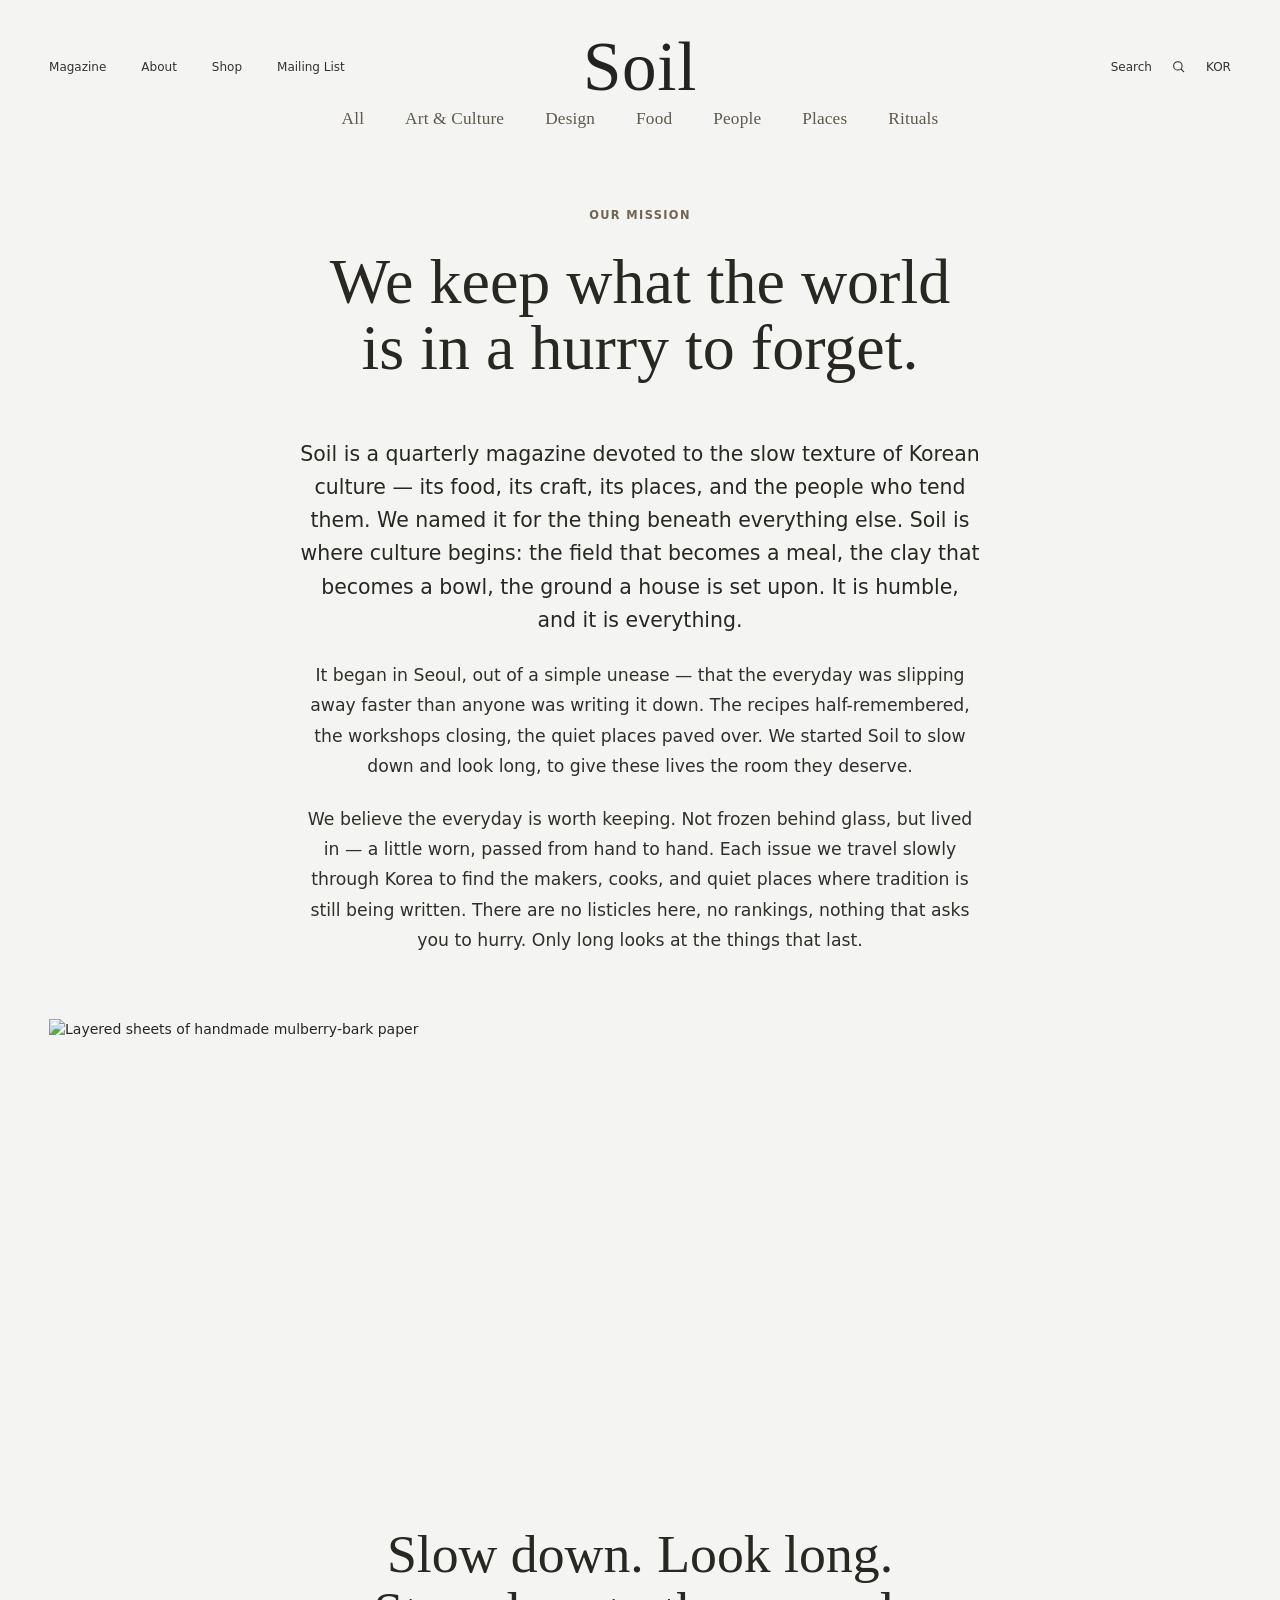
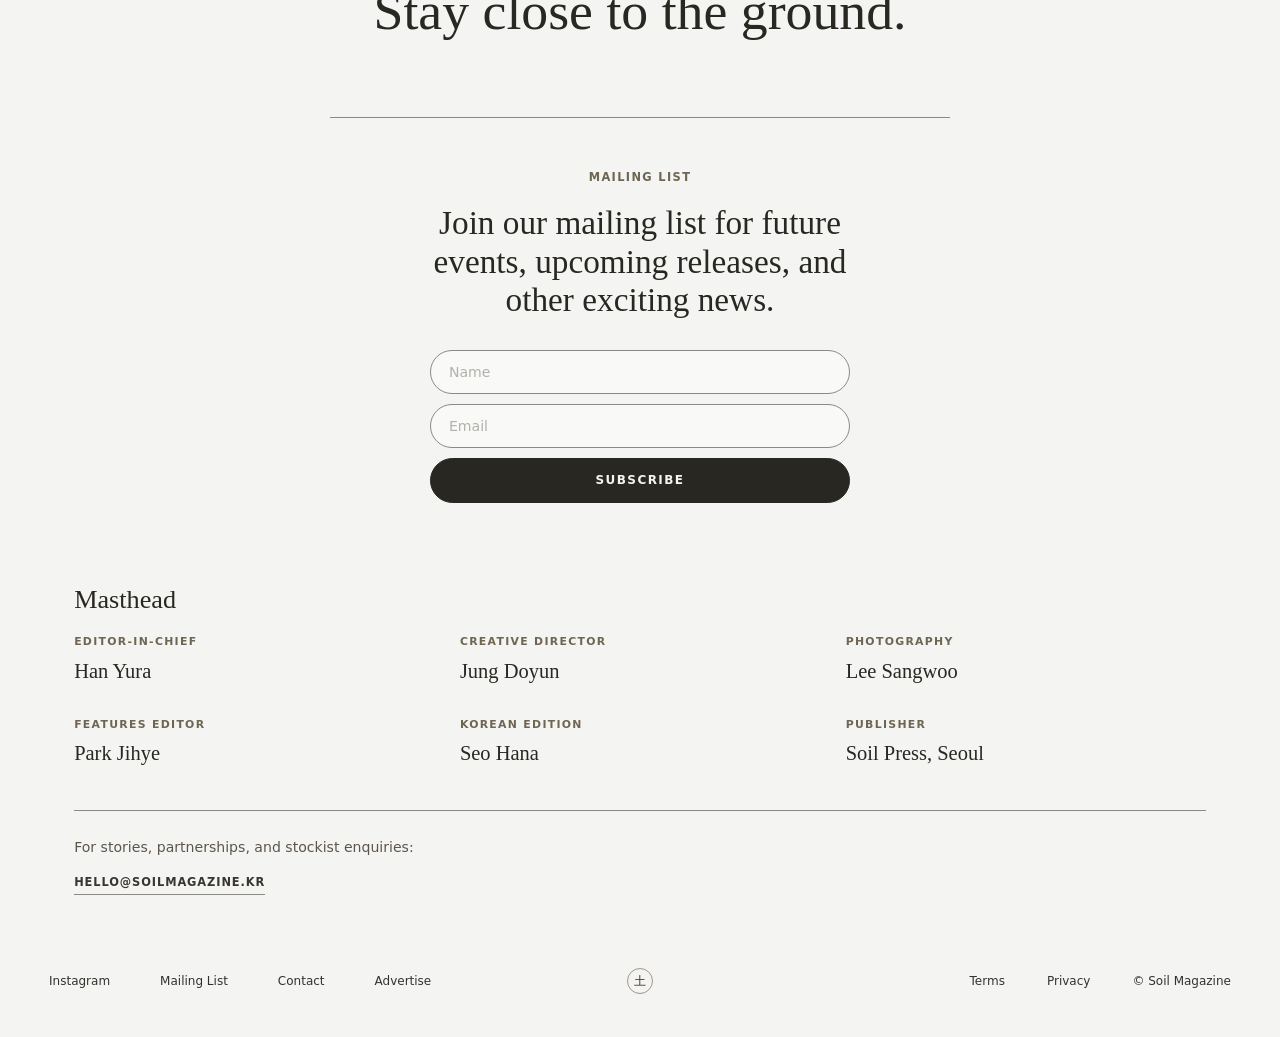
==== about.html @ bf49d241 "Add files via upload" ====
<!doctype html>
<html lang="en">
  <head>
    <meta charset="utf-8">
    <meta name="viewport" content="width=device-width, initial-scale=1">
    <title>About — Soil Magazine</title>
    <meta name="description" content="Soil is a quarterly magazine about the slow texture of Korean culture — its food, craft, places, and the people who tend them.">
    <link rel="stylesheet" href="styles.css">
  </head>
  <body>
    <header class="site-header" aria-label="Site header">
      <div class="topbar">
        <nav class="primary-links" aria-label="Primary navigation">
          <a href="index.html">Magazine</a>
          <a class="is-active" href="about.html">About</a>
          <a href="#">Shop</a>
          <a href="about.html#mailing-list">Mailing List</a>
        </nav>

        <a class="brand" href="index.html" aria-label="Soil home">
          <span class="brand-mark">Soil</span>
        </a>

        <nav class="utility-links" aria-label="Utility navigation">
          <a href="#">Search</a>
          <button class="icon-button" type="button" aria-label="Search">
            <svg aria-hidden="true" viewBox="0 0 24 24">
              <circle cx="11" cy="11" r="6.75"></circle>
              <path d="m16.2 16.2 4.3 4.3"></path>
            </svg>
          </button>
          <a href="#">KOR</a>
        </nav>
      </div>

      <nav class="category-nav" aria-label="Magazine categories">
        <a href="index.html">All</a>
        <a href="category.html">Art &amp; Culture</a>
        <a href="category.html">Design</a>
        <a href="category.html">Food</a>
        <a href="category.html">People</a>
        <a href="category.html">Places</a>
        <a href="category.html">Rituals</a>
      </nav>
    </header>

    <main class="mission">
      <header class="mission-hero shell">
        <p class="eyebrow">Our Mission</p>
        <h1 class="mission-statement">We keep what the world<br>is in a hurry to forget.</h1>
      </header>

      <div class="mission-copy shell">
        <p class="mission-lede">
          Soil is a quarterly magazine devoted to the slow texture of Korean
          culture — its food, its craft, its places, and the people who tend
          them. We named it for the thing beneath everything else. Soil is
          where culture begins: the field that becomes a meal, the clay that
          becomes a bowl, the ground a house is set upon. It is humble, and it
          is everything.
        </p>
        <p>
          It began in Seoul, out of a simple unease — that the everyday was
          slipping away faster than anyone was writing it down. The recipes
          half-remembered, the workshops closing, the quiet places paved over.
          We started Soil to slow down and look long, to give these lives the
          room they deserve.
        </p>
        <p>
          We believe the everyday is worth keeping. Not frozen behind glass,
          but lived in — a little worn, passed from hand to hand. Each issue we
          travel slowly through Korea to find the makers, cooks, and quiet
          places where tradition is still being written. There are no
          listicles here, no rankings, nothing that asks you to hurry. Only
          long looks at the things that last.
        </p>
      </div>

      <figure class="mission-image shell">
        <img src="assets/ritual-paper.jpg" alt="Layered sheets of handmade mulberry-bark paper" width="1036" height="430">
      </figure>

      <section class="mission-closing shell" aria-label="Our invitation">
        <p class="closing-statement">Slow down. Look long.<br>Stay close to the ground.</p>
      </section>

      <section class="signup shell" id="mailing-list" aria-labelledby="signup-title">
        <p class="eyebrow">Mailing List</p>
        <h2 id="signup-title" class="signup-title">Join our mailing list for future events, upcoming releases, and other exciting news.</h2>
        <form class="signup-form mailing-form" action="#" method="post" novalidate>
          <label class="visually-hidden" for="ml-name">Name</label>
          <input id="ml-name" name="name" type="text" placeholder="Name" autocomplete="name" required>
          <label class="visually-hidden" for="ml-email">Email</label>
          <input id="ml-email" name="email" type="email" placeholder="Email" autocomplete="email" required>
          <button type="submit">Subscribe</button>
        </form>
      </section>

      <section class="masthead-section shell inset" aria-labelledby="masthead-title">
        <div class="section-heading">
          <h2 id="masthead-title">Masthead</h2>
        </div>
        <div class="masthead">
          <div class="masthead-item">
            <p class="role">Editor-in-Chief</p>
            <p class="name">Han Yura</p>
          </div>
          <div class="masthead-item">
            <p class="role">Creative Director</p>
            <p class="name">Jung Doyun</p>
          </div>
          <div class="masthead-item">
            <p class="role">Photography</p>
            <p class="name">Lee Sangwoo</p>
          </div>
          <div class="masthead-item">
            <p class="role">Features Editor</p>
            <p class="name">Park Jihye</p>
          </div>
          <div class="masthead-item">
            <p class="role">Korean Edition</p>
            <p class="name">Seo Hana</p>
          </div>
          <div class="masthead-item">
            <p class="role">Publisher</p>
            <p class="name">Soil Press, Seoul</p>
          </div>
        </div>

        <div class="about-contact">
          <p>For stories, partnerships, and stockist enquiries:</p>
          <a class="text-link" href="mailto:hello@soilmagazine.kr">hello@soilmagazine.kr</a>
        </div>
      </section>
    </main>

    <footer class="site-footer shell" aria-label="Site footer">
      <nav aria-label="Social and contact links">
        <a href="#">Instagram</a>
        <a href="about.html#mailing-list">Mailing List</a>
        <a href="#">Contact</a>
        <a href="#">Advertise</a>
      </nav>
      <a class="seal" href="index.html" aria-label="Soil Magazine home">土</a>
      <nav aria-label="Legal links">
        <a href="#">Terms</a>
        <a href="#">Privacy</a>
        <span>&copy; Soil Magazine</span>
      </nav>
    </footer>
  </body>
</html>
---- styles.css ----
:root {
  --paper: #f4f4f2;
  --ink: #282722;
  --muted: #776f64;
  --faint: #b3b1ab;
  --line: #8c8a84;
  --shadow: rgba(30, 30, 28, 0.07);
  --edge: clamp(24px, 3.832vw, 78px);
  --inset: clamp(16px, 1.96vw, 40px);
  --sans: "Avenir Next", "Avenir", "Nunito Sans", -apple-system, "Segoe UI", system-ui, Helvetica, Arial, sans-serif;
  --serif: "Bodoni 72", Didot, Georgia, serif;
}

* {
  box-sizing: border-box;
}

html {
  min-width: 320px;
  background: var(--paper);
}

body {
  margin: 0;
  color: var(--ink);
  background: var(--paper);
  font-family: var(--sans);
  font-size: 14px;
  line-height: 1.5;
  -webkit-font-smoothing: antialiased;
}

a {
  color: inherit;
  text-decoration: none;
}

button {
  font: inherit;
}

img {
  display: block;
  max-width: 100%;
}

.shell {
  width: calc(100% - (var(--edge) * 2));
  margin-inline: auto;
}

.site-header {
  padding: clamp(24px, 2.6vw, 38px) var(--edge) 0;
}

.topbar {
  display: grid;
  grid-template-columns: minmax(220px, 1fr) auto minmax(220px, 1fr);
  align-items: center;
  min-height: clamp(60px, 5.2vw, 82px);
}

.primary-links,
.utility-links,
.category-nav,
.site-footer nav {
  display: flex;
  align-items: center;
}

.primary-links {
  gap: 35px;
}

.primary-links a,
.utility-links a,
.site-footer a,
.site-footer span {
  color: #34322e;
  font-size: 12px;
}

.utility-links {
  justify-content: flex-end;
  gap: 18px;
}

.icon-button {
  display: inline-grid;
  width: 18px;
  height: 18px;
  place-items: center;
  padding: 0;
  color: var(--ink);
  background: transparent;
  border: 0;
  cursor: pointer;
}

.icon-button svg {
  width: 15px;
  height: 15px;
  fill: none;
  stroke: currentColor;
  stroke-linecap: round;
  stroke-width: 1.65;
}

.brand {
  display: flex;
  flex-direction: column;
  align-items: center;
  color: #24231f;
  text-align: center;
}

.brand-mark {
  font-family: "Bodoni 72", Didot, "Bodoni 72 Smallcaps", Georgia, serif;
  font-size: clamp(54px, 5.4vw, 84px);
  font-weight: 400;
  letter-spacing: 0.01em;
  line-height: 0.8;
}

.eyebrow,
.story-meta,
.text-link,
.view-all {
  text-transform: uppercase;
}

.category-nav {
  justify-content: center;
  gap: clamp(20px, 3.2vw, 52px);
  min-height: clamp(34px, 3.386vw, 50px);
  color: #5f584f;
  font-family: var(--serif);
  font-size: clamp(15px, 1.35vw, 21px);
  font-weight: 400;
  letter-spacing: 0.01em;
  white-space: nowrap;
}

.category-nav span {
  margin-left: 9px;
  color: #746b5a;
  font-family: "Apple SD Gothic Neo", "Noto Serif KR", serif;
  font-weight: 500;
  letter-spacing: 0;
  text-transform: none;
}

.category-nav a {
  position: relative;
  display: inline-flex;
  align-items: baseline;
  height: clamp(26px, 2.4vw, 32px);
}

.category-nav a::after {
  position: absolute;
  right: 0;
  bottom: 0;
  left: 0;
  height: 1px;
  background: var(--line);
  transform: scaleX(0);
  transform-origin: left;
  transition: transform 0.35s ease;
  content: "";
}

.category-nav a:hover::after,
.category-nav a:focus-visible::after,
.category-nav .is-active::after {
  transform: scaleX(1);
}

.hero {
  display: grid;
  grid-template-columns: 45.85% 54.15%;
  aspect-ratio: 1036 / 436;
  margin-top: clamp(8px, 0.98vw, 16px);
  background: #eae9e6;
  box-shadow: 0 12px 35px var(--shadow);
  overflow: hidden;
}

.hero-copy {
  display: flex;
  flex-direction: column;
  align-items: flex-start;
  justify-content: center;
  min-width: 0;
  padding: clamp(28px, 3.476vw, 50px) 17% clamp(8px, 0.98vw, 16px) 31%;
  background: #f0efec;
}

.eyebrow {
  margin: 0 0 clamp(11px, 1.248vw, 19px);
  color: #6f6553;
  font-size: clamp(9px, 0.891vw, 13px);
  font-weight: 700;
  letter-spacing: 0.12em;
}

.hero h1,
.ritual-copy h2 {
  margin: 0;
  font-family: "Bodoni 72", Didot, Georgia, serif;
  font-weight: 400;
  letter-spacing: 0;
}

.hero h1 {
  font-size: clamp(42px, 4.1vw, 68px);
  line-height: 0.98;
}

.hero-summary {
  width: min(100%, clamp(228px, 21.925vw, 330px));
  margin: clamp(18px, 1.961vw, 30px) 0 clamp(18px, 1.872vw, 28px);
  font-size: clamp(12px, 1.158vw, 17px);
  line-height: 1.45;
}

.text-link,
.view-all {
  display: inline-flex;
  align-items: center;
  width: fit-content;
  color: #393630;
  font-size: clamp(9px, 0.891vw, 13px);
  font-weight: 700;
  letter-spacing: 0.08em;
  line-height: 1;
  padding-bottom: clamp(4px, 0.446vw, 7px);
  border-bottom: 1px solid var(--line);
}

.hero-media {
  position: relative;
  min-width: 0;
  overflow: hidden;
}

.hero-media img {
  width: 100%;
  height: 100%;
  object-fit: cover;
}

.hero-link {
  display: block;
  height: 100%;
  overflow: hidden;
}

.slider-dots {
  position: absolute;
  right: clamp(26px, 3.565vw, 56px);
  bottom: clamp(18px, 2.228vw, 34px);
  display: flex;
  gap: clamp(7px, 0.891vw, 13px);
}

.slider-dots span {
  width: clamp(6px, 0.624vw, 10px);
  height: clamp(6px, 0.624vw, 10px);
  border: 1px solid rgba(255, 255, 255, 0.86);
  border-radius: 999px;
}

.slider-dots .is-current {
  background: #fff;
}

.inset {
  padding-inline: var(--inset);
}

.editors {
  margin-top: clamp(22px, 2.406vw, 38px);
}

.section-heading {
  display: flex;
  align-items: baseline;
  justify-content: space-between;
  gap: clamp(18px, 2.139vw, 34px);
  margin-bottom: clamp(11px, 1.159vw, 18px);
}

.section-heading h2 {
  margin: 0;
  font-family: "Bodoni 72", Didot, Georgia, serif;
  font-size: clamp(22px, 2.05vw, 34px);
  font-weight: 400;
  letter-spacing: 0;
}

.section-heading h2 span {
  margin-left: 13px;
  color: #9a9185;
  font-family: "Apple SD Gothic Neo", "Noto Serif KR", serif;
  font-size: clamp(9px, 0.891vw, 13px);
}

.view-all {
  gap: clamp(11px, 1.248vw, 19px);
  border-bottom: 0;
  padding-bottom: 0;
}

.view-all span {
  position: relative;
  display: inline-block;
  width: clamp(28px, 2.763vw, 43px);
  height: 1px;
  background: var(--ink);
}

.view-all span::after {
  position: absolute;
  top: -4px;
  right: 0;
  width: 8px;
  height: 8px;
  border-top: 1px solid var(--ink);
  border-right: 1px solid var(--ink);
  transform: rotate(45deg);
  content: "";
}

.story-grid {
  display: grid;
  grid-template-columns: repeat(4, minmax(0, 1fr));
  gap: clamp(14px, 1.426vw, 24px);
}

.story-card {
  min-width: 0;
}

.story-card img {
  width: 100%;
  aspect-ratio: 236 / 238;
  object-fit: cover;
}

.story-meta {
  margin: clamp(9px, 0.891vw, 14px) 0 clamp(4px, 0.446vw, 7px);
  color: #756c60;
  font-size: clamp(8px, 0.802vw, 12px);
  font-weight: 700;
  letter-spacing: 0.11em;
}

.story-card h3 {
  margin: 0 0 6px;
  font-family: "Bodoni 72", Didot, Georgia, serif;
  font-size: clamp(17px, 1.604vw, 25px);
  font-weight: 400;
  letter-spacing: 0;
  line-height: 1.15;
}

.story-card p:not(.story-meta) {
  width: min(100%, clamp(190px, 19.43vw, 300px));
  min-height: clamp(34px, 3.386vw, 48px);
  margin: 0 0 9px;
  color: #5c554c;
  font-size: clamp(12px, 1.158vw, 17px);
  line-height: 1.25;
}

.story-card .text-link {
  font-size: clamp(8px, 0.802vw, 12px);
}

.rituals {
  display: grid;
  grid-template-columns: 28.2% 23.5% 23.5% 24.8%;
  aspect-ratio: 1036 / 196;
  margin-top: clamp(28px, 3.03vw, 48px);
  overflow: hidden;
  background: #eae9e6;
}

.ritual-copy {
  display: flex;
  flex-direction: column;
  justify-content: center;
  align-items: flex-start;
  min-width: 0;
  padding: clamp(19px, 2.05vw, 33px) 16% clamp(19px, 2.05vw, 33px) 24.6%;
  background: #f0efec;
}

.ritual-copy .eyebrow {
  margin-bottom: clamp(8px, 0.802vw, 13px);
}

.ritual-copy .eyebrow span {
  margin-left: 10px;
  font-family: "Apple SD Gothic Neo", "Noto Serif KR", serif;
  letter-spacing: 0;
  text-transform: none;
}

.ritual-copy h2 {
  font-size: clamp(28px, 2.674vw, 43px);
  line-height: 1;
}

.ritual-copy p:not(.eyebrow) {
  margin: clamp(10px, 1.159vw, 18px) 0 clamp(10px, 1.069vw, 16px);
  font-size: clamp(11px, 1.069vw, 16px);
  line-height: 1.35;
}

.ritual-copy .text-link {
  font-size: clamp(8px, 0.802vw, 12px);
}

.rituals img {
  width: 100%;
  height: 100%;
  object-fit: cover;
}

.site-footer {
  display: grid;
  grid-template-columns: 1fr auto 1fr;
  align-items: center;
  gap: clamp(22px, 2.495vw, 40px);
  min-height: clamp(86px, 8.734vw, 130px);
  color: #5d554c;
}

.site-footer nav {
  gap: clamp(22px, 4.5vw, 50px);
}

.site-footer nav:last-child {
  justify-content: flex-end;
  gap: clamp(22px, 3.7vw, 42px);
}

.seal {
  display: grid;
  width: 26px;
  height: 26px;
  place-items: center;
  color: #706556;
  border: 1px solid #a29584;
  border-radius: 50%;
  font-family: "Apple SD Gothic Neo", "Noto Serif KR", serif;
  font-size: 14px;
  line-height: 1;
}

/* Article page */
.article {
  padding-bottom: clamp(20px, 2.4vw, 40px);
}

.article-hero {
  max-width: 720px;
  margin-top: clamp(16px, 2vw, 34px);
  text-align: center;
}

.article-hero .eyebrow {
  margin-bottom: clamp(13px, 1.5vw, 21px);
}

.article-hero .eyebrow span {
  margin-left: 6px;
  font-family: "Apple SD Gothic Neo", "Noto Serif KR", serif;
  letter-spacing: 0;
  text-transform: none;
}

.article-title {
  margin: 0;
  font-family: "Bodoni 72", Didot, Georgia, serif;
  font-weight: 400;
  font-size: clamp(40px, 5.2vw, 78px);
  letter-spacing: 0;
  line-height: 1.02;
}

.standfirst {
  max-width: 600px;
  margin: clamp(18px, 2vw, 28px) auto clamp(20px, 2.2vw, 30px);
  color: #4d473e;
  font-size: clamp(16px, 1.5vw, 21px);
  line-height: 1.55;
}

.byline {
  display: flex;
  flex-wrap: wrap;
  justify-content: center;
  gap: 7px clamp(16px, 2vw, 30px);
  color: #6f6553;
  font-size: clamp(10px, 0.95vw, 12px);
  letter-spacing: 0.08em;
  text-transform: uppercase;
}

.byline b {
  color: var(--ink);
  font-weight: 700;
}

.article-lead {
  margin-top: clamp(26px, 3vw, 48px);
}

.article-lead img {
  width: 100%;
  aspect-ratio: 1036 / 540;
  object-fit: cover;
}

figcaption {
  margin-top: clamp(8px, 0.9vw, 12px);
  color: #837a6c;
  font-size: clamp(10px, 0.95vw, 12px);
  letter-spacing: 0.04em;
}

.article-lead figcaption {
  text-align: center;
}

.article-body {
  max-width: 660px;
  margin-top: clamp(28px, 3.2vw, 52px);
  color: #322f29;
  font-size: clamp(15px, 1.15vw, 18px);
  line-height: 1.75;
}

.article-body p {
  margin: 0 0 clamp(16px, 1.4vw, 22px);
}

.article-body h2 {
  margin: clamp(30px, 3vw, 48px) 0 clamp(10px, 1vw, 16px);
  font-family: "Bodoni 72", Didot, Georgia, serif;
  font-weight: 400;
  font-size: clamp(24px, 2.1vw, 32px);
  letter-spacing: 0;
  line-height: 1.18;
}

.article-body .lede::first-letter {
  float: left;
  margin: 0.04em 0.09em -0.06em 0;
  color: var(--ink);
  font-family: "Bodoni 72", Didot, Georgia, serif;
  font-size: 3.6em;
  line-height: 0.72;
}

.pullquote {
  margin: clamp(30px, 3.2vw, 50px) 0;
  padding: clamp(18px, 2vw, 28px) 0;
  border-top: 1px solid var(--line);
  border-bottom: 1px solid var(--line);
  text-align: center;
}

.pullquote p {
  margin: 0 0 13px;
  color: var(--ink);
  font-family: "Bodoni 72", Didot, Georgia, serif;
  font-size: clamp(22px, 2.4vw, 34px);
  line-height: 1.28;
}

.pullquote cite {
  color: #6f6553;
  font-size: clamp(10px, 0.95vw, 12px);
  font-style: normal;
  letter-spacing: 0.1em;
  text-transform: uppercase;
}

.article-figure {
  margin: clamp(26px, 2.8vw, 42px) 0;
}

.article-figure img {
  width: 100%;
  aspect-ratio: 1036 / 582;
  object-fit: cover;
}

.article-foot {
  max-width: 660px;
  margin-top: clamp(30px, 3.2vw, 50px);
  padding-top: clamp(20px, 2vw, 30px);
  border-top: 1px solid var(--line);
}

.tags {
  display: flex;
  flex-wrap: wrap;
  gap: 10px;
  margin: 0 0 clamp(22px, 2.4vw, 34px);
  padding: 0;
  list-style: none;
}

.tags a {
  display: inline-block;
  padding: 6px 15px;
  color: #6f6553;
  font-size: clamp(10px, 0.95vw, 12px);
  letter-spacing: 0.08em;
  text-transform: uppercase;
  border: 1px solid var(--faint);
  border-radius: 999px;
  transition: color 0.25s ease, border-color 0.25s ease;
}

.tags a:hover {
  color: var(--ink);
  border-color: var(--ink);
}

.author-bio .author-name {
  margin: 0 0 4px;
  font-family: "Bodoni 72", Didot, Georgia, serif;
  font-size: clamp(17px, 1.5vw, 21px);
}

.author-bio p:not(.author-name) {
  margin: 0;
  color: #5c554c;
  font-size: clamp(13px, 1.1vw, 15px);
  line-height: 1.55;
}

.read-next {
  margin-top: clamp(40px, 4.4vw, 72px);
}

.read-next .story-grid {
  grid-template-columns: repeat(3, minmax(0, 1fr));
}

/* Category page */
.category-head {
  display: grid;
  grid-template-columns: 1fr auto;
  align-items: end;
  gap: clamp(14px, 2vw, 40px);
  margin-top: clamp(18px, 2.2vw, 38px);
  padding-bottom: clamp(16px, 1.8vw, 28px);
  border-bottom: 1px solid var(--line);
}

.category-head h1 {
  margin: 0;
  font-family: "Bodoni 72", Didot, Georgia, serif;
  font-weight: 400;
  font-size: clamp(40px, 5vw, 76px);
  letter-spacing: 0;
  line-height: 0.98;
}

.category-head h1 span {
  margin-left: 12px;
  color: #746b5a;
  font-family: "Apple SD Gothic Neo", "Noto Serif KR", serif;
  font-size: clamp(15px, 1.4vw, 22px);
  font-weight: 500;
}

.category-intro {
  max-width: 360px;
  margin: 0;
  color: #5c554c;
  font-size: clamp(13px, 1.15vw, 16px);
  line-height: 1.5;
}

.feature-lead {
  display: grid;
  grid-template-columns: 1.3fr 1fr;
  align-items: center;
  gap: clamp(20px, 3vw, 56px);
  margin-top: clamp(26px, 3vw, 50px);
}

.feature-media {
  display: block;
  overflow: hidden;
}

.feature-media img {
  width: 100%;
  aspect-ratio: 3 / 2;
  object-fit: cover;
  transition: transform 0.6s cubic-bezier(0.2, 0.6, 0.2, 1);
}

.feature-copy h2 {
  margin: clamp(6px, 0.8vw, 12px) 0 clamp(10px, 1vw, 16px);
  font-family: "Bodoni 72", Didot, Georgia, serif;
  font-weight: 400;
  font-size: clamp(28px, 3.2vw, 50px);
  letter-spacing: 0;
  line-height: 1.04;
}

.feature-copy h2 a {
  transition: color 0.25s ease;
}

.feature-copy:hover h2 a {
  color: #000;
}

.feature-copy p:not(.story-meta) {
  max-width: 380px;
  margin: 0 0 clamp(14px, 1.4vw, 20px);
  color: #5c554c;
  font-size: clamp(14px, 1.2vw, 18px);
  line-height: 1.5;
}

.category-list {
  margin-top: clamp(34px, 3.8vw, 64px);
}

.load-more-wrap {
  display: flex;
  justify-content: center;
  margin-top: clamp(30px, 3.4vw, 54px);
}

.load-more {
  padding: clamp(11px, 1vw, 15px) clamp(26px, 2.6vw, 40px);
  color: var(--ink);
  font-weight: 700;
  font-size: clamp(10px, 0.95vw, 12px);
  letter-spacing: 0.12em;
  text-transform: uppercase;
  background: transparent;
  border: 1px solid var(--line);
  border-radius: 999px;
  cursor: pointer;
  transition: color 0.25s ease, background-color 0.25s ease, border-color 0.25s ease;
}

.load-more span {
  margin-left: 8px;
  color: #837a6c;
  font-family: "Apple SD Gothic Neo", "Noto Serif KR", serif;
  font-weight: 500;
  letter-spacing: 0;
  text-transform: none;
}

.load-more:hover {
  color: var(--paper);
  background: var(--ink);
  border-color: var(--ink);
}

.load-more:hover span {
  color: rgba(248, 245, 239, 0.7);
}

/* About page */
.about-cover {
  margin: clamp(26px, 3vw, 48px) 0 0;
}

.about-cover img {
  width: 100%;
  aspect-ratio: 1036 / 430;
  object-fit: cover;
}

.about-body {
  margin-top: clamp(30px, 3.4vw, 56px);
}

.about-body .lede span[lang="ko"] {
  font-family: "Apple SD Gothic Neo", "Noto Serif KR", serif;
}

.about-cover-list {
  margin-top: clamp(40px, 4.4vw, 72px);
}

.cover-list {
  display: grid;
  grid-template-columns: repeat(3, 1fr);
  margin: 0;
  padding: 0;
  list-style: none;
  border-top: 1px solid var(--line);
  border-left: 1px solid var(--line);
}

.cover-list li {
  display: flex;
  align-items: baseline;
  justify-content: space-between;
  gap: 12px;
  padding: clamp(16px, 1.8vw, 26px) clamp(16px, 1.6vw, 24px);
  border-right: 1px solid var(--line);
  border-bottom: 1px solid var(--line);
}

.cover-en {
  font-family: "Bodoni 72", Didot, Georgia, serif;
  font-size: clamp(18px, 1.7vw, 26px);
}

.cover-ko {
  color: #837a6c;
  font-family: "Apple SD Gothic Neo", "Noto Serif KR", serif;
  font-size: clamp(12px, 1.1vw, 15px);
}

.masthead-section {
  margin-top: clamp(40px, 4.4vw, 72px);
}

.masthead {
  display: grid;
  grid-template-columns: repeat(3, 1fr);
  gap: clamp(20px, 2.4vw, 38px) clamp(20px, 2vw, 40px);
}

.masthead-item .role {
  margin: 0 0 5px;
  color: #6f6553;
  font-size: clamp(9px, 0.85vw, 11px);
  font-weight: 700;
  letter-spacing: 0.12em;
  text-transform: uppercase;
}

.masthead-item .name {
  margin: 0;
  font-family: "Bodoni 72", Didot, Georgia, serif;
  font-size: clamp(18px, 1.6vw, 24px);
}

.about-contact {
  margin-top: clamp(30px, 3.2vw, 50px);
  padding-top: clamp(20px, 2vw, 30px);
  border-top: 1px solid var(--line);
}

.about-contact p {
  margin: 0 0 13px;
  color: #5c554c;
  font-size: clamp(13px, 1.1vw, 15px);
}

/* About — mission layout */
.mission {
  padding-bottom: clamp(20px, 2.4vw, 40px);
}

.mission-hero {
  max-width: 880px;
  margin-top: clamp(34px, 5vw, 90px);
  text-align: center;
}

.mission-hero .eyebrow {
  margin-bottom: clamp(16px, 1.9vw, 28px);
}

.mission-hero .eyebrow span {
  margin-left: 6px;
  font-family: "Apple SD Gothic Neo", "Noto Serif KR", serif;
  letter-spacing: 0;
  text-transform: none;
}

.mission-statement {
  margin: 0;
  font-family: "Bodoni 72", Didot, Georgia, serif;
  font-weight: 400;
  font-size: clamp(34px, 5vw, 76px);
  letter-spacing: 0;
  line-height: 1.04;
}

.mission-copy {
  max-width: 680px;
  margin-top: clamp(34px, 4.4vw, 72px);
  color: #322f29;
  font-size: clamp(16px, 1.35vw, 21px);
  line-height: 1.75;
  text-align: center;
}

.mission-copy p {
  margin: 0 0 clamp(20px, 1.8vw, 30px);
}

.mission-copy p:last-child {
  margin-bottom: 0;
}

.mission-lede {
  color: var(--ink);
  font-size: clamp(18px, 1.6vw, 25px);
  line-height: 1.62;
}

.mission-lede span[lang="ko"] {
  font-family: "Apple SD Gothic Neo", "Noto Serif KR", serif;
}

.mission-image {
  margin: clamp(44px, 5vw, 88px) auto 0;
}

.mission-image img {
  width: 100%;
  aspect-ratio: 1036 / 430;
  object-fit: cover;
}

.mission-closing {
  max-width: 880px;
  margin: clamp(48px, 6vw, 104px) auto;
  text-align: center;
}

.closing-statement {
  margin: 0;
  font-family: "Bodoni 72", Didot, Georgia, serif;
  font-weight: 400;
  font-size: clamp(30px, 4.2vw, 64px);
  letter-spacing: 0;
  line-height: 1.06;
}

.signup {
  max-width: 620px;
  margin: clamp(48px, 6vw, 104px) auto;
  padding-top: clamp(34px, 4vw, 64px);
  border-top: 1px solid var(--line);
  text-align: center;
}

.signup .eyebrow {
  margin-bottom: clamp(12px, 1.4vw, 20px);
}

.signup .eyebrow span {
  margin-left: 6px;
  font-family: "Apple SD Gothic Neo", "Noto Serif KR", serif;
  letter-spacing: 0;
  text-transform: none;
}

.signup-title {
  margin: 0 auto clamp(22px, 2.4vw, 34px);
  max-width: 460px;
  font-family: "Bodoni 72", Didot, Georgia, serif;
  font-weight: 400;
  font-size: clamp(24px, 2.6vw, 38px);
  letter-spacing: 0;
  line-height: 1.16;
}

.signup-form {
  display: flex;
  gap: 10px;
  max-width: 420px;
  margin: 0 auto;
}

.signup-form.mailing-form {
  flex-direction: column;
  align-items: stretch;
}

.signup-form input {
  flex: 1 1 auto;
  min-width: 0;
  padding: clamp(11px, 1vw, 15px) clamp(14px, 1.4vw, 20px);
  color: var(--ink);
  font-family: var(--sans);
  font-size: clamp(13px, 1.1vw, 15px);
  background: rgba(255, 255, 255, 0.5);
  border: 1px solid var(--line);
  border-radius: 999px;
}

.signup-form input::placeholder {
  color: var(--faint);
}

.signup-form input:focus-visible {
  outline: none;
  border-color: var(--ink);
}

.signup-form button {
  flex: 0 0 auto;
  padding: clamp(11px, 1vw, 15px) clamp(22px, 2.4vw, 34px);
  color: var(--paper);
  font-weight: 700;
  font-size: clamp(10px, 0.95vw, 12px);
  letter-spacing: 0.12em;
  text-transform: uppercase;
  background: var(--ink);
  border: 1px solid var(--ink);
  border-radius: 999px;
  cursor: pointer;
  transition: color 0.25s ease, background-color 0.25s ease;
}

.signup-form button:hover {
  color: var(--ink);
  background: transparent;
}

.signup-note {
  margin: clamp(14px, 1.4vw, 20px) 0 0;
  color: #837a6c;
  font-size: clamp(11px, 1vw, 13px);
}

.visually-hidden {
  position: absolute;
  width: 1px;
  height: 1px;
  margin: -1px;
  padding: 0;
  overflow: hidden;
  clip: rect(0 0 0 0);
  white-space: nowrap;
  border: 0;
}

@media (max-width: 560px) {
  .signup-form {
    flex-direction: column;
    align-items: stretch;
  }
}

/* Interaction & motion */
:focus-visible {
  outline: 2px solid var(--ink);
  outline-offset: 3px;
}

.icon-button {
  transition: color 0.25s ease, transform 0.25s ease;
}

.icon-button:hover {
  color: #000;
  transform: scale(1.08);
}

.primary-links a,
.utility-links a,
.site-footer a {
  background-image: linear-gradient(currentColor, currentColor);
  background-repeat: no-repeat;
  background-position: 0 100%;
  background-size: 0 1px;
  transition: color 0.25s ease, background-size 0.3s ease;
}

.primary-links a:hover,
.utility-links a:hover,
.site-footer a:hover {
  color: #000;
  background-size: 100% 1px;
}

.story-thumb {
  display: block;
  overflow: hidden;
}

.story-card img {
  transition: transform 0.6s cubic-bezier(0.2, 0.6, 0.2, 1);
}

.story-thumb:hover img,
.story-thumb:focus-visible img {
  transform: scale(1.045);
}

.hero-link img {
  transition: transform 0.6s cubic-bezier(0.2, 0.6, 0.2, 1);
}

.hero-link:hover img,
.hero-link:focus-visible img {
  transform: scale(1.045);
}

.story-card h3 a {
  transition: color 0.25s ease;
}

.story-card:hover h3 a {
  color: #000;
}

.text-link {
  transition: color 0.25s ease, border-color 0.25s ease;
}

.text-link:hover {
  color: #000;
  border-color: var(--ink);
}

.view-all {
  transition: color 0.25s ease;
}

.view-all:hover {
  color: #000;
}

.view-all span {
  transition: width 0.3s ease, background-color 0.25s ease;
}

.view-all:hover span {
  width: clamp(36px, 3.6vw, 56px);
  background: #000;
}

.seal {
  transition: color 0.25s ease, border-color 0.25s ease;
}

.seal:hover {
  color: var(--ink);
  border-color: var(--ink);
}

@media (prefers-reduced-motion: reduce) {
  *,
  *::before,
  *::after {
    transition-duration: 0.001ms !important;
    animation-duration: 0.001ms !important;
    scroll-behavior: auto !important;
  }
}

@media (max-width: 860px) {
  .shell {
    width: calc(100% - 36px);
  }

  .site-header {
    padding: 25px 18px 0;
  }

  .topbar {
    grid-template-columns: 1fr auto 1fr;
    min-height: 72px;
  }

  .primary-links {
    flex-direction: column;
    align-items: flex-start;
    gap: 9px;
  }

  .utility-links {
    gap: 10px;
  }

  .utility-links a:first-child {
    display: none;
  }

  .brand-mark {
    font-size: 60px;
  }

  .category-nav {
    justify-content: flex-start;
    overflow-x: auto;
    padding-bottom: 4px;
  }

  .hero {
    grid-template-columns: 1fr;
    aspect-ratio: auto;
    height: auto;
  }

  .hero-copy {
    min-height: 330px;
    padding-inline: 44px;
  }

  .hero-media {
    height: min(52vw, 360px);
  }

  .inset {
    padding-inline: 0;
  }

  .category-head {
    grid-template-columns: 1fr;
    align-items: start;
  }

  .feature-lead {
    grid-template-columns: 1fr;
    gap: 18px;
  }

  .feature-copy p:not(.story-meta) {
    max-width: none;
  }

  .cover-list,
  .masthead {
    grid-template-columns: repeat(2, 1fr);
  }

  .story-grid,
  .read-next .story-grid {
    grid-template-columns: repeat(2, minmax(0, 1fr));
    gap: 26px 16px;
  }

  .rituals {
    grid-template-columns: 1fr 1fr;
    aspect-ratio: auto;
    height: auto;
  }

  .ritual-copy {
    min-height: 228px;
  }

  .rituals img {
    aspect-ratio: 4 / 3;
    height: auto;
  }

  .site-footer {
    grid-template-columns: 1fr;
    justify-items: center;
    padding-block: 28px;
  }

  .site-footer nav,
  .site-footer nav:last-child {
    justify-content: center;
    flex-wrap: wrap;
  }
}

@media (max-width: 560px) {
  .topbar {
    display: flex;
    flex-wrap: wrap;
    justify-content: space-between;
    min-height: 0;
    row-gap: 18px;
  }

  .brand {
    order: -1;
    width: 100%;
  }

  .brand-mark {
    font-size: 64px;
  }

  .primary-links,
  .utility-links {
    padding-top: 0;
  }

  .category-nav {
    margin-top: 22px;
  }

  .hero-copy {
    min-height: 304px;
    padding-inline: 32px;
  }

  .hero h1 {
    font-size: 42px;
  }

  .hero-media {
    height: 280px;
  }

  .section-heading {
    align-items: flex-start;
    flex-direction: column;
    gap: 10px;
  }

  .story-grid,
  .read-next .story-grid,
  .rituals {
    grid-template-columns: 1fr;
  }

  .story-card p:not(.story-meta) {
    min-height: 0;
  }
}
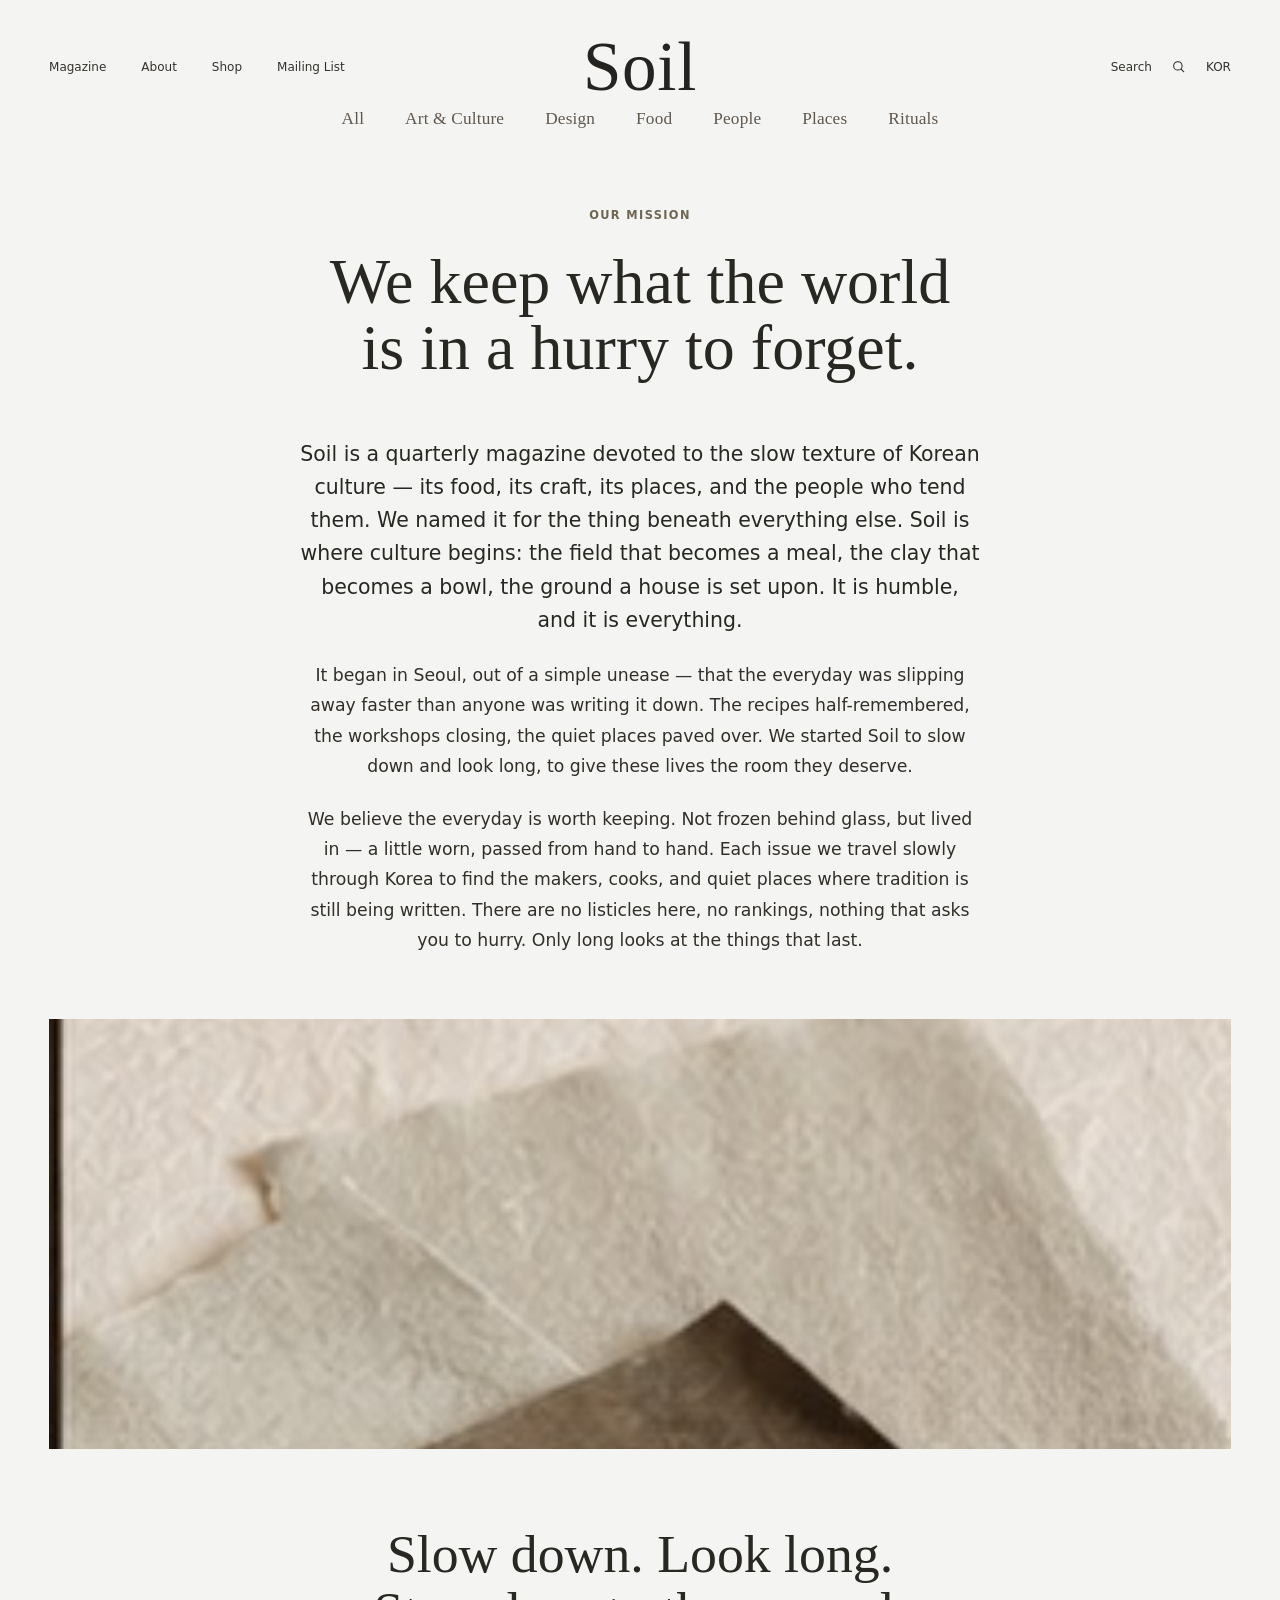
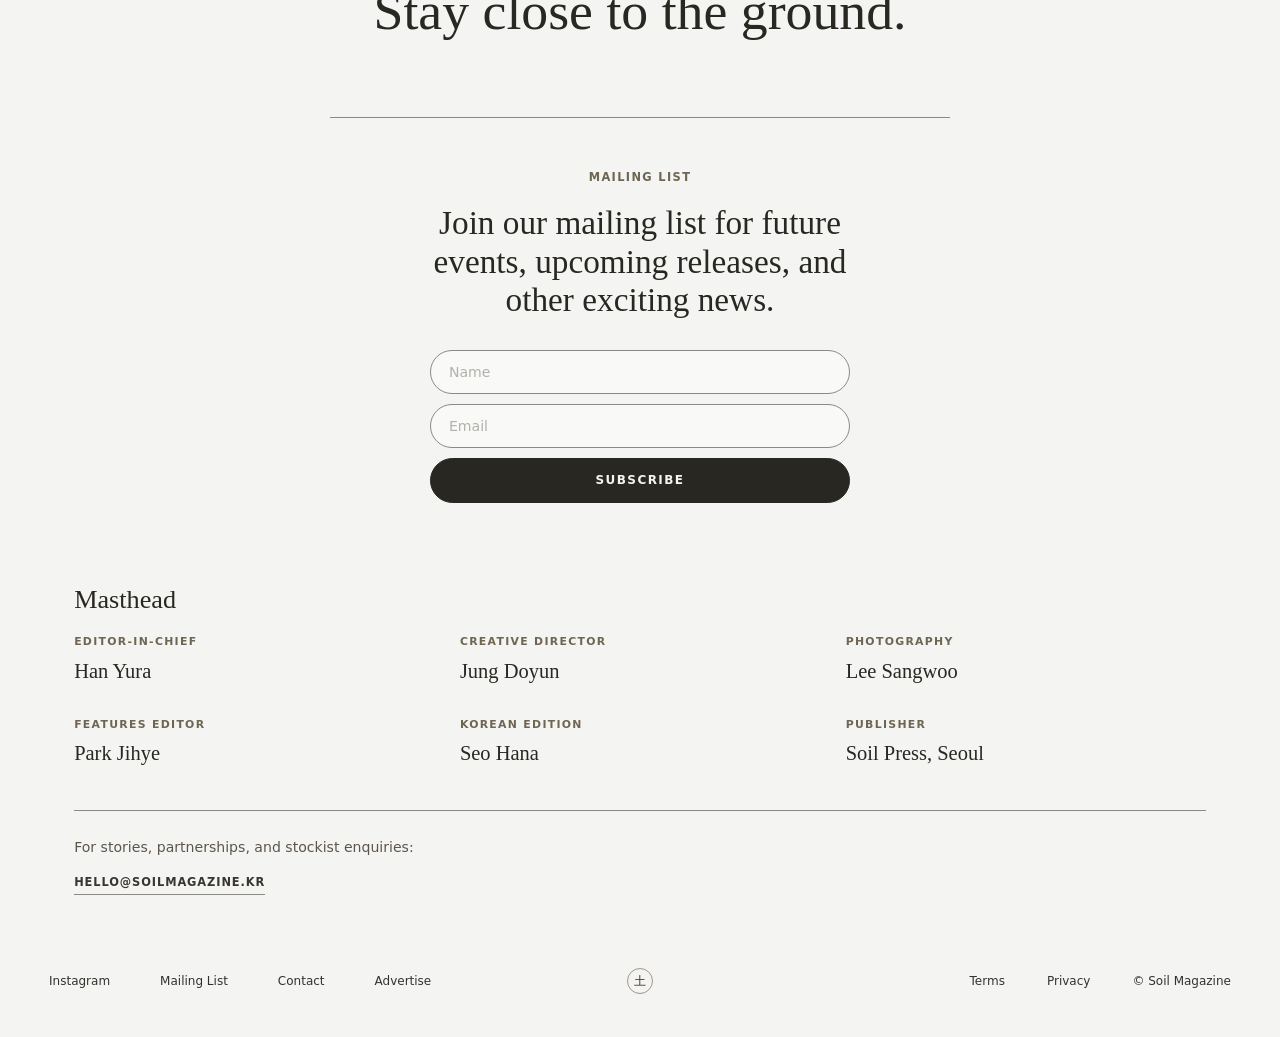
==== commit b8ea0cbd: "Add files via upload" ====
--- a/about.html
+++ b/about.html
@@ -77,7 +77,7 @@
       </div>
 
       <figure class="mission-image shell">
-        <img src="assets/ritual-paper.jpg" alt="Layered sheets of handmade mulberry-bark paper" width="1036" height="430">
+        <img src="ritual-paper.jpg" alt="Layered sheets of handmade mulberry-bark paper" width="1036" height="430">
       </figure>
 
       <section class="mission-closing shell" aria-label="Our invitation">
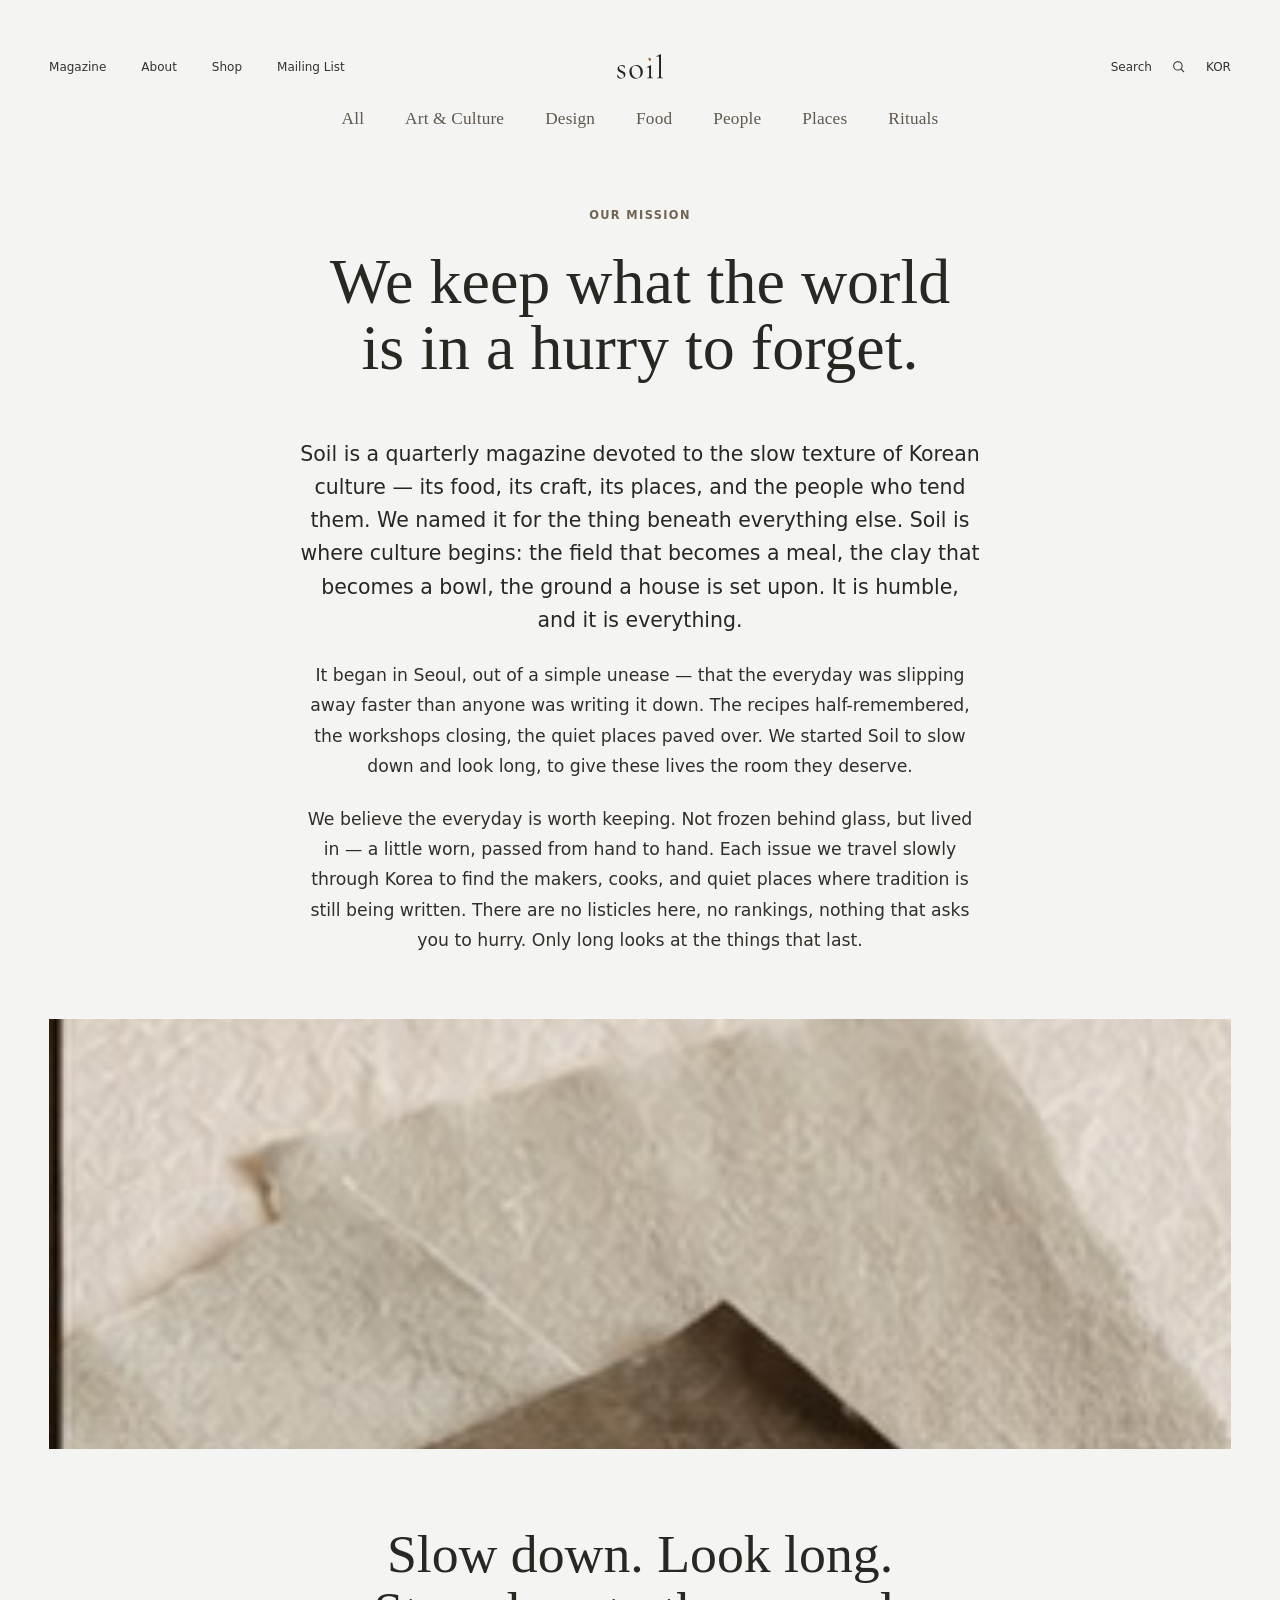
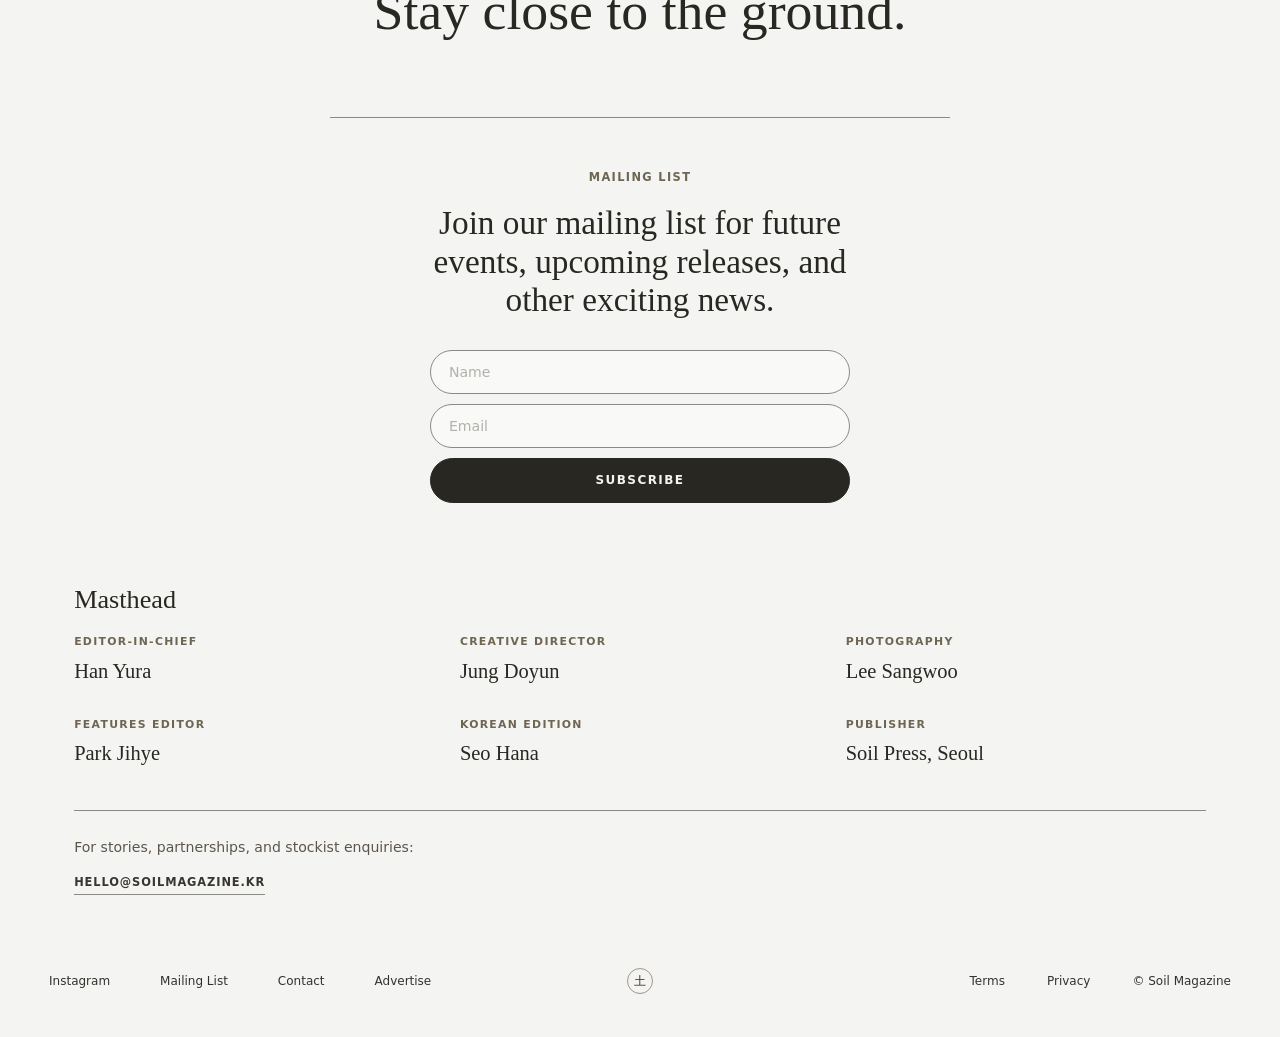
==== commit 82371e8f: "Replace Bodoni masthead with soil seed wordmark Swap the Bodoni "Soil" in the header of every page f" ====
--- a/about.html
+++ b/about.html
@@ -6,6 +6,7 @@
     <title>About — Soil Magazine</title>
     <meta name="description" content="Soil is a quarterly magazine about the slow texture of Korean culture — its food, craft, places, and the people who tend them.">
     <link rel="stylesheet" href="styles.css">
+    <link rel="icon" href="logo/favicon.svg" type="image/svg+xml">
   </head>
   <body>
     <header class="site-header" aria-label="Site header">
@@ -18,7 +19,12 @@
         </nav>
 
         <a class="brand" href="index.html" aria-label="Soil home">
-          <span class="brand-mark">Soil</span>
+          <span class="brand-mark">
+            <svg class="brand-svg" xmlns="http://www.w3.org/2000/svg" aria-hidden="true" focusable="false" viewBox="8 -765 1469 818">
+              <path fill="currentColor" d="M100 -325Q100 -299 113.5 -281.0Q127 -263 147.5 -250.5Q168 -238 191 -226Q217 -213 240.0 -198.5Q263 -184 278.0 -163.5Q293 -143 293 -110Q293 -78 277.0 -50.5Q261 -23 229.5 -6.0Q198 11 152 11Q127 11 104.0 4.5Q81 -2 56 -19Q54 -21 52.0 -24.0Q50 -27 50 -31L48 -109Q48 -112 53.5 -112.5Q59 -113 60 -110Q72 -76 90.0 -53.5Q108 -31 131.0 -19.5Q154 -8 180 -8Q212 -8 229.5 -24.0Q247 -40 246 -71Q245 -100 231.0 -118.0Q217 -136 196.5 -148.5Q176 -161 154 -172Q129 -184 106.5 -197.5Q84 -211 69.5 -232.0Q55 -253 55 -287Q55 -326 75.0 -350.5Q95 -375 126.0 -386.5Q157 -398 191 -398Q210 -398 228.0 -395.0Q246 -392 264 -383Q273 -380 273 -372Q273 -356 272.0 -338.5Q271 -321 271 -299Q271 -297 265.0 -297.0Q259 -297 259 -299Q259 -322 243.0 -340.0Q227 -358 203.0 -368.5Q179 -379 155 -379Q131 -379 115.5 -366.0Q100 -353 100 -325ZM609 13Q550 13 506.0 -16.0Q462 -45 438.0 -93.5Q414 -142 414 -198Q414 -250 433.0 -288.0Q452 -326 484.0 -350.5Q516 -375 553.5 -387.0Q591 -399 627 -399Q688 -399 731.5 -369.0Q775 -339 798.0 -292.0Q821 -245 821 -193Q821 -129 792.0 -83.0Q763 -37 715.0 -12.0Q667 13 609 13ZM638 -6Q691 -6 722.0 -43.5Q753 -81 753 -165Q753 -228 732.5 -276.5Q712 -325 676.0 -352.5Q640 -380 594 -380Q541 -380 511.0 -341.0Q481 -302 481 -229Q481 -168 501.0 -117.0Q521 -66 556.5 -36.0Q592 -6 638 -6ZM950 0Q948 0 948.0 -6.0Q948 -12 950 -12Q989 -12 1001.5 -25.5Q1014 -39 1014 -81V-268Q1014 -303 1007.0 -319.5Q1000 -336 981 -336Q973 -336 962.0 -332.5Q951 -329 936 -322Q932 -321 929.5 -326.5Q927 -332 930 -334L1060 -394Q1063 -395 1064 -395Q1066 -395 1069.0 -392.5Q1072 -390 1072 -387Q1072 -379 1071.0 -348.0Q1070 -317 1070 -269V-81Q1070 -39 1081.5 -25.5Q1093 -12 1133 -12Q1136 -12 1136.0 -6.0Q1136 0 1133 0Q1115 0 1091.5 -1.0Q1068 -2 1042 -2Q1016 -2 992.5 -1.0Q969 0 950 0ZM1250 0Q1247 0 1247.0 -6.0Q1247 -12 1250 -12Q1289 -12 1301.0 -25.5Q1313 -39 1313 -81V-598Q1313 -633 1306.0 -649.5Q1299 -666 1281 -666Q1266 -666 1235 -652Q1232 -650 1229.0 -656.0Q1226 -662 1230 -663L1358 -724Q1360 -725 1363 -725Q1365 -725 1368.5 -722.5Q1372 -720 1372 -717V-81Q1372 -39 1383.0 -25.5Q1394 -12 1434 -12Q1437 -12 1437.0 -6.0Q1437 0 1434 0Q1417 0 1393.0 -1.0Q1369 -2 1342 -2Q1316 -2 1291.5 -1.0Q1267 0 1250 0Z"/>
+              <path class="seed" style="fill:var(--soil-seed,#9A5B3C)" d="M0 -14 C 9 -13 12 2 6 11 C 2 16 -8 15 -11 6 C -14 -4 -8 -14 0 -14 Z" transform="translate(1033.0 -573.0) rotate(-28) scale(3.492) translate(0.8 -0.6)"/>
+            </svg>
+          </span>
         </a>
 
         <nav class="utility-links" aria-label="Utility navigation">
--- a/styles.css
+++ b/styles.css
@@ -111,15 +111,20 @@
   flex-direction: column;
   align-items: center;
   color: #24231f;
+  --soil-seed: #9A5B3C;
   text-align: center;
 }
 
 .brand-mark {
-  font-family: "Bodoni 72", Didot, "Bodoni 72 Smallcaps", Georgia, serif;
-  font-size: clamp(54px, 5.4vw, 84px);
-  font-weight: 400;
-  letter-spacing: 0.01em;
-  line-height: 0.8;
+  display: block;
+  line-height: 0;
+}
+
+/* soil wordmark (logo/soil-wordmark.svg, inlined). Height per spec: 26–28px. */
+.brand-svg {
+  display: block;
+  width: auto;
+  height: 27px;
 }
 
 .eyebrow,
@@ -1195,10 +1200,6 @@
     display: none;
   }
 
-  .brand-mark {
-    font-size: 60px;
-  }
-
   .category-nav {
     justify-content: flex-start;
     overflow-x: auto;
@@ -1291,10 +1292,6 @@
     width: 100%;
   }
 
-  .brand-mark {
-    font-size: 64px;
-  }
-
   .primary-links,
   .utility-links {
     padding-top: 0;
